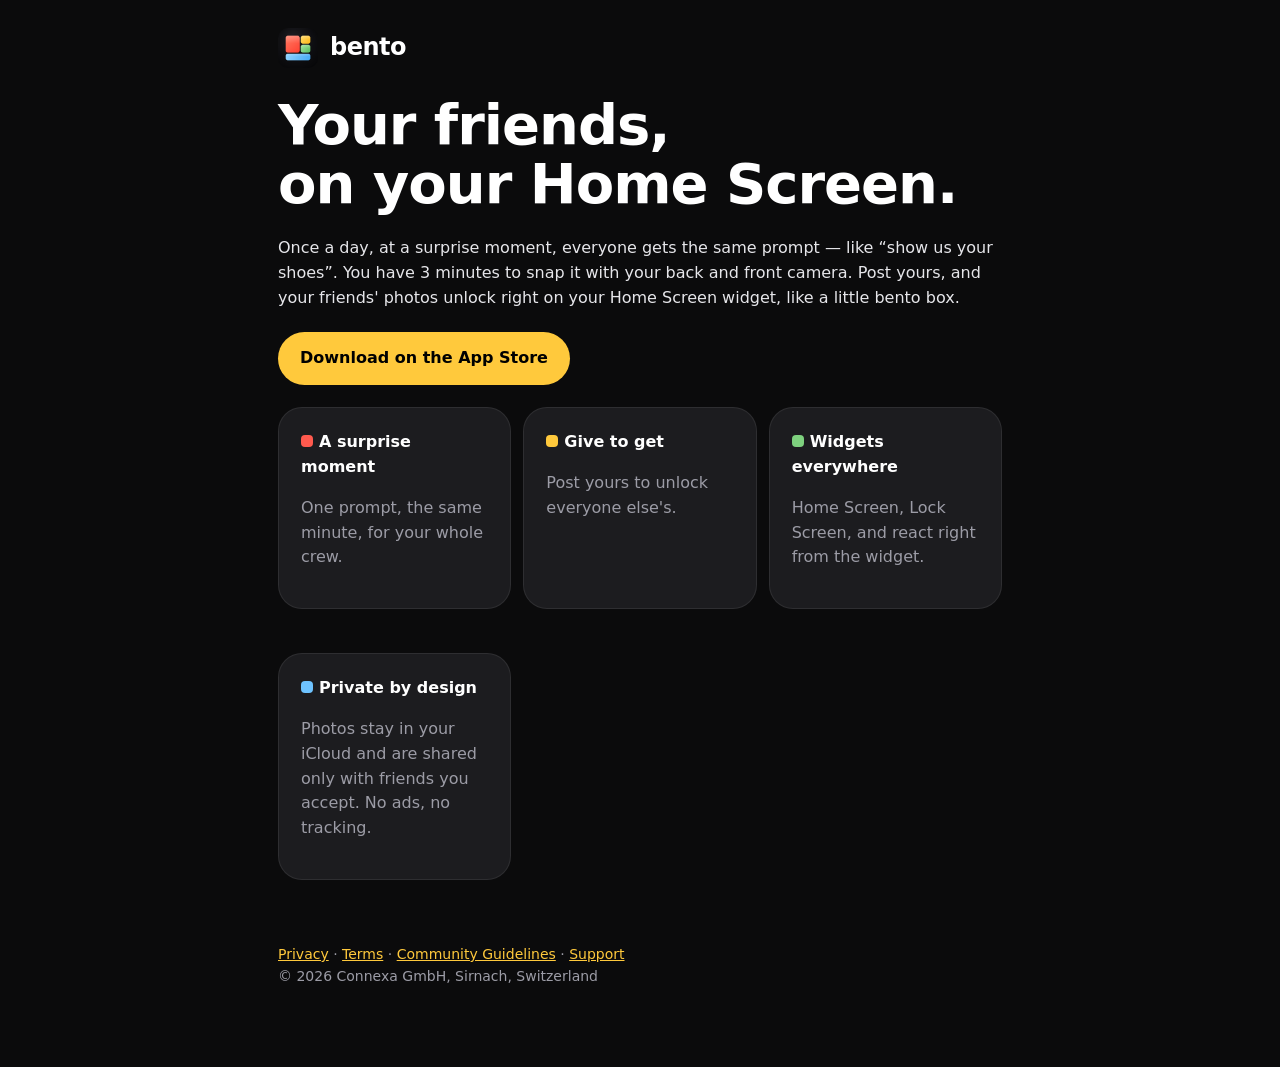
==== index.html @ cd48cc3a "Bento website: landing, privacy, terms, community guidelines, support, invite page Co-Authored-By: C" ====
<!doctype html><html lang="en"><head><meta charset="utf-8"><meta name="viewport" content="width=device-width,initial-scale=1">
<title>Bento — your friends on your Home Screen</title>
<meta name="description" content="Bento is a friends-only photo widget. Once a day at a surprise moment everyone snaps a photo, and it pops up on each other's Home Screen.">
<meta property="og:title" content="Bento — your friends on your Home Screen"><meta property="og:image" content="https://marco-p-keller.github.io/bento/icon.png">
<link rel="icon" href="icon-256.png"><link rel="stylesheet" href="style.css"></head><body><div class="wrap">
<header><img src="icon-256.png" alt=""><a href="./">bento</a></header>
<h1>Your friends,<br>on your Home Screen.</h1>
<p>Once a day, at a surprise moment, everyone gets the same prompt — like “show us your shoes”. You have 3 minutes to snap it with your back and front camera. Post yours, and your friends' photos unlock right on your Home Screen widget, like a little bento box.</p>
<a class="btn egg" href="https://apps.apple.com/app/id6829027051">Download on the App Store</a>
<div class="grid">
<div class="card"><span class="dot" style="background:var(--tomato)"></span><b>A surprise moment</b><p class="muted">One prompt, the same minute, for your whole crew.</p></div>
<div class="card"><span class="dot" style="background:var(--egg)"></span><b>Give to get</b><p class="muted">Post yours to unlock everyone else's.</p></div>
<div class="card"><span class="dot" style="background:var(--matcha)"></span><b>Widgets everywhere</b><p class="muted">Home Screen, Lock Screen, and react right from the widget.</p></div>
<div class="card"><span class="dot" style="background:var(--sky)"></span><b>Private by design</b><p class="muted">Photos stay in your iCloud and are shared only with friends you accept. No ads, no tracking.</p></div>
</div>
<footer><a href="privacy.html">Privacy</a> · <a href="terms.html">Terms</a> · <a href="guidelines.html">Community Guidelines</a> · <a href="support.html">Support</a><br>© 2026 Connexa GmbH, Sirnach, Switzerland</footer>
</div></body></html>
---- style.css ----
:root{--ink:#0B0B0C;--surface:#1C1C1F;--line:rgba(255,255,255,.08);--text:#fff;--muted:#9C9CA6;--tomato:#FF5A4E;--egg:#FFC93C;--matcha:#7ED17E;--sky:#6EC3FF}
*{box-sizing:border-box}
body{margin:0;background:var(--ink);color:var(--text);font-family:ui-rounded,"SF Pro Rounded",system-ui,-apple-system,"Segoe UI",Roboto,sans-serif;line-height:1.55;-webkit-font-smoothing:antialiased}
a{color:var(--egg)}
.wrap{max-width:760px;margin:0 auto;padding:28px 18px 80px}
header{display:flex;align-items:center;gap:12px;margin-bottom:28px}
header img{width:40px;height:40px;border-radius:10px}
header a{color:var(--text);text-decoration:none;font-weight:900;font-size:24px;letter-spacing:-.5px}
h1{font-size:clamp(34px,7vw,56px);line-height:1.05;margin:.2em 0 .4em;font-weight:900;letter-spacing:-1px}
h2{font-size:24px;margin:1.8em 0 .4em;font-weight:800}
h3{font-size:18px;margin:1.4em 0 .3em}
p,li{color:#E6E6EA}
.muted{color:var(--muted)}
.card{background:var(--surface);border:1px solid var(--line);border-radius:24px;padding:22px;margin:16px 0}
.btn{display:inline-block;background:#fff;color:#000;text-decoration:none;font-weight:800;padding:14px 22px;border-radius:999px;margin:6px 8px 6px 0}
.btn.egg{background:var(--egg)}
.grid{display:grid;grid-template-columns:repeat(auto-fit,minmax(200px,1fr));gap:12px}
.dot{display:inline-block;width:12px;height:12px;border-radius:4px;margin-right:6px}
footer{margin-top:48px;color:var(--muted);font-size:14px}
nav.lang a{margin-right:12px}
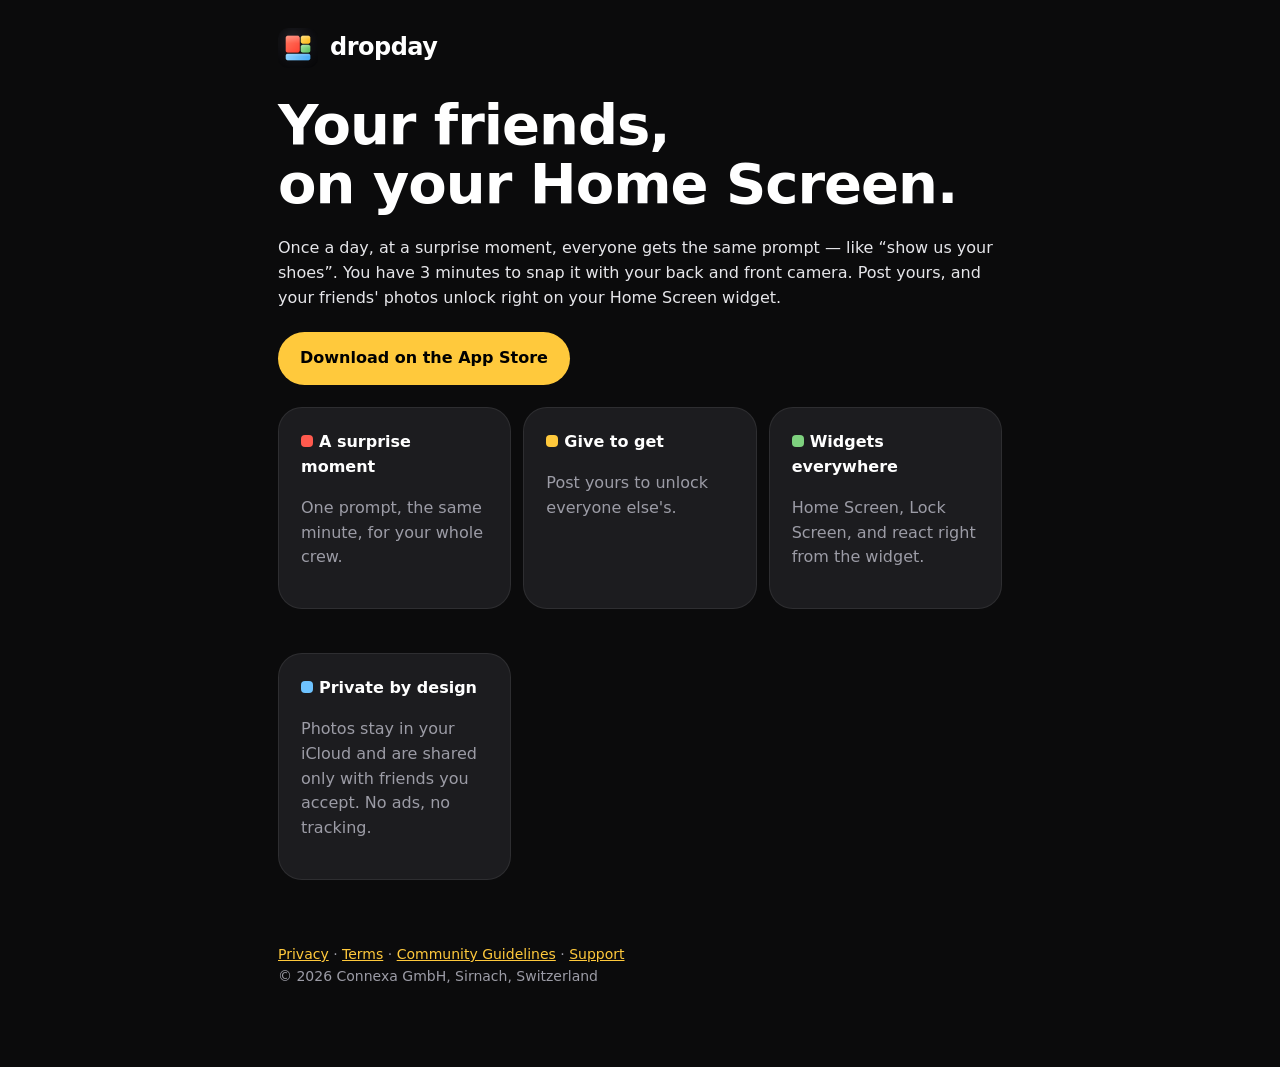
==== commit 91785893: "Rename to Dropday Co-Authored-By: Claude Opus 5.5 <noreply@anthropic.com> Claude-Session: https://cl" ====
--- a/index.html
+++ b/index.html
@@ -1,11 +1,11 @@
 <!doctype html><html lang="en"><head><meta charset="utf-8"><meta name="viewport" content="width=device-width,initial-scale=1">
-<title>Bento — your friends on your Home Screen</title>
-<meta name="description" content="Bento is a friends-only photo widget. Once a day at a surprise moment everyone snaps a photo, and it pops up on each other's Home Screen.">
-<meta property="og:title" content="Bento — your friends on your Home Screen"><meta property="og:image" content="https://marco-p-keller.github.io/bento/icon.png">
+<title>Dropday — your friends on your Home Screen</title>
+<meta name="description" content="Dropday is a friends-only photo widget. Once a day at a surprise moment everyone snaps a photo, and it pops up on each other's Home Screen.">
+<meta property="og:title" content="Dropday — your friends on your Home Screen"><meta property="og:image" content="https://marco-p-keller.github.io/dropday/icon.png">
 <link rel="icon" href="icon-256.png"><link rel="stylesheet" href="style.css"></head><body><div class="wrap">
-<header><img src="icon-256.png" alt=""><a href="./">bento</a></header>
+<header><img src="icon-256.png" alt=""><a href="./">dropday</a></header>
 <h1>Your friends,<br>on your Home Screen.</h1>
-<p>Once a day, at a surprise moment, everyone gets the same prompt — like “show us your shoes”. You have 3 minutes to snap it with your back and front camera. Post yours, and your friends' photos unlock right on your Home Screen widget, like a little bento box.</p>
+<p>Once a day, at a surprise moment, everyone gets the same prompt — like “show us your shoes”. You have 3 minutes to snap it with your back and front camera. Post yours, and your friends' photos unlock right on your Home Screen widget.</p>
 <a class="btn egg" href="https://apps.apple.com/app/id6829027051">Download on the App Store</a>
 <div class="grid">
 <div class="card"><span class="dot" style="background:var(--tomato)"></span><b>A surprise moment</b><p class="muted">One prompt, the same minute, for your whole crew.</p></div>
